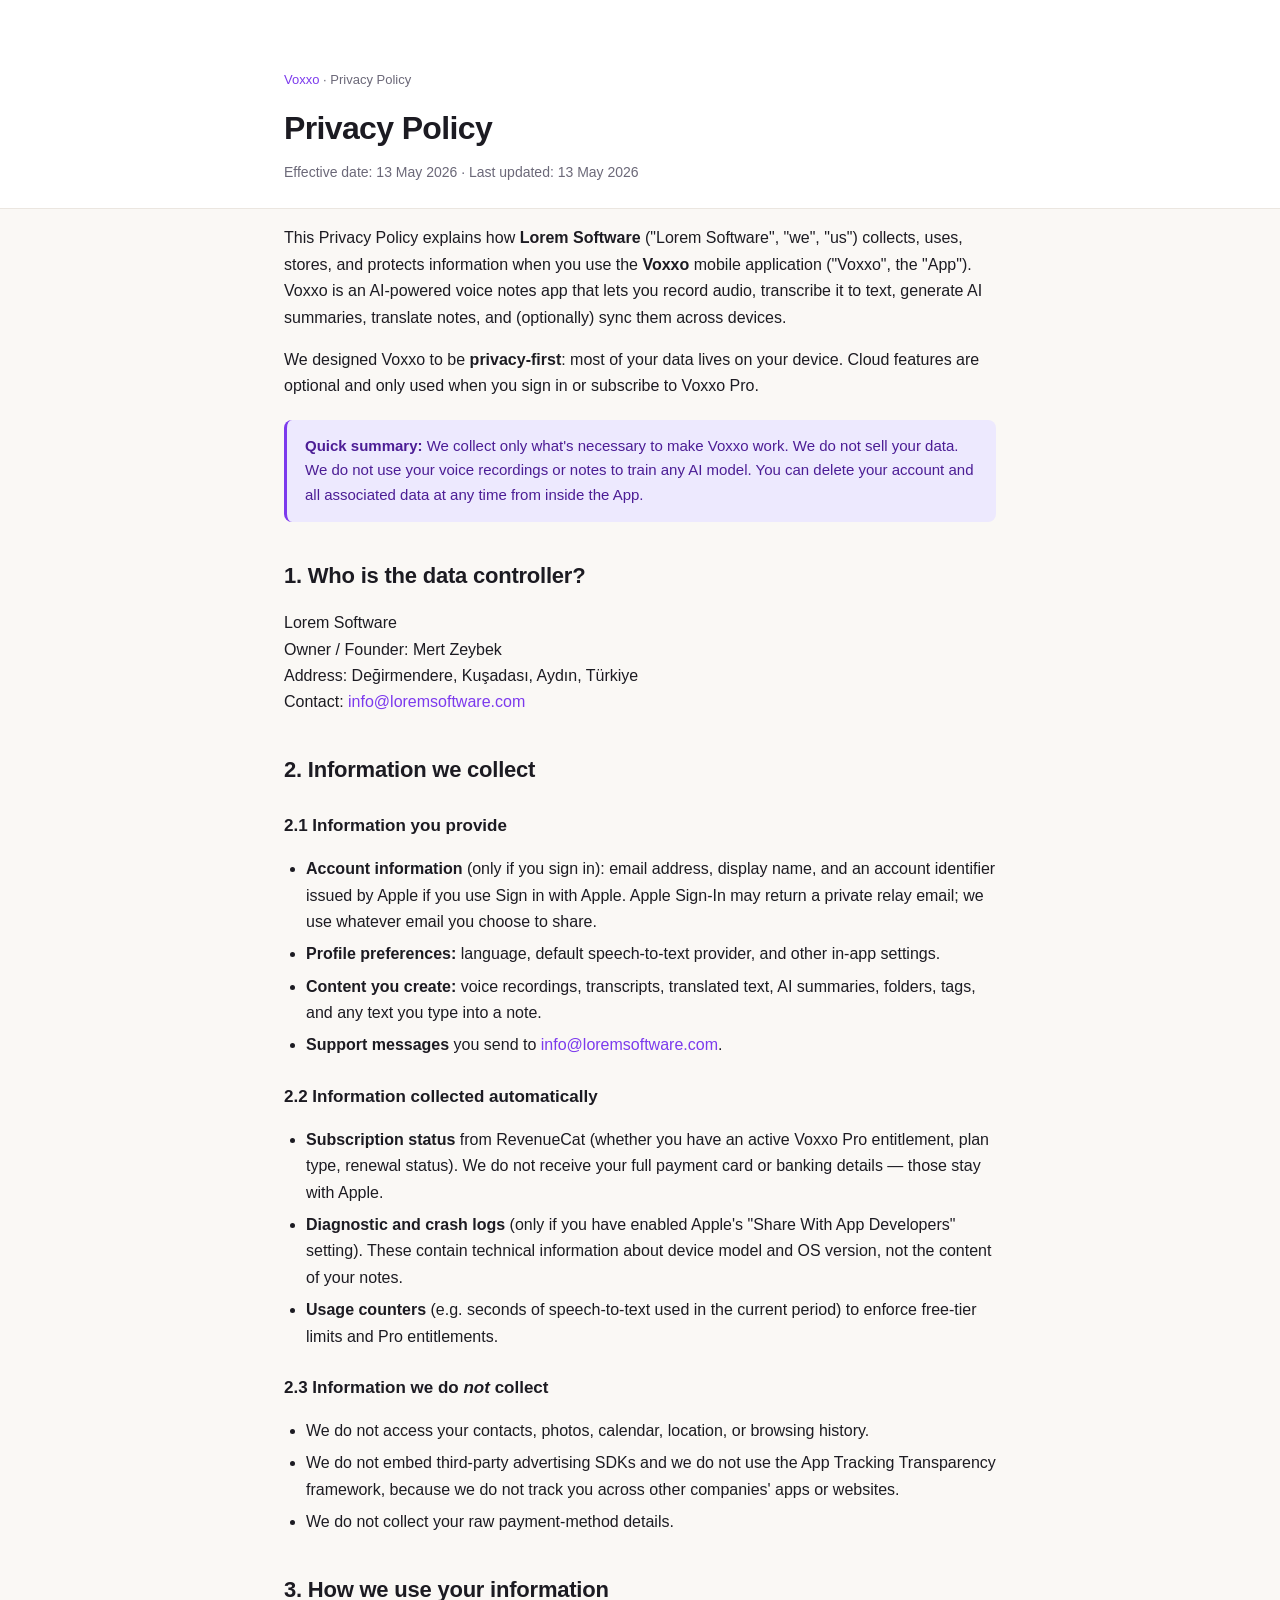
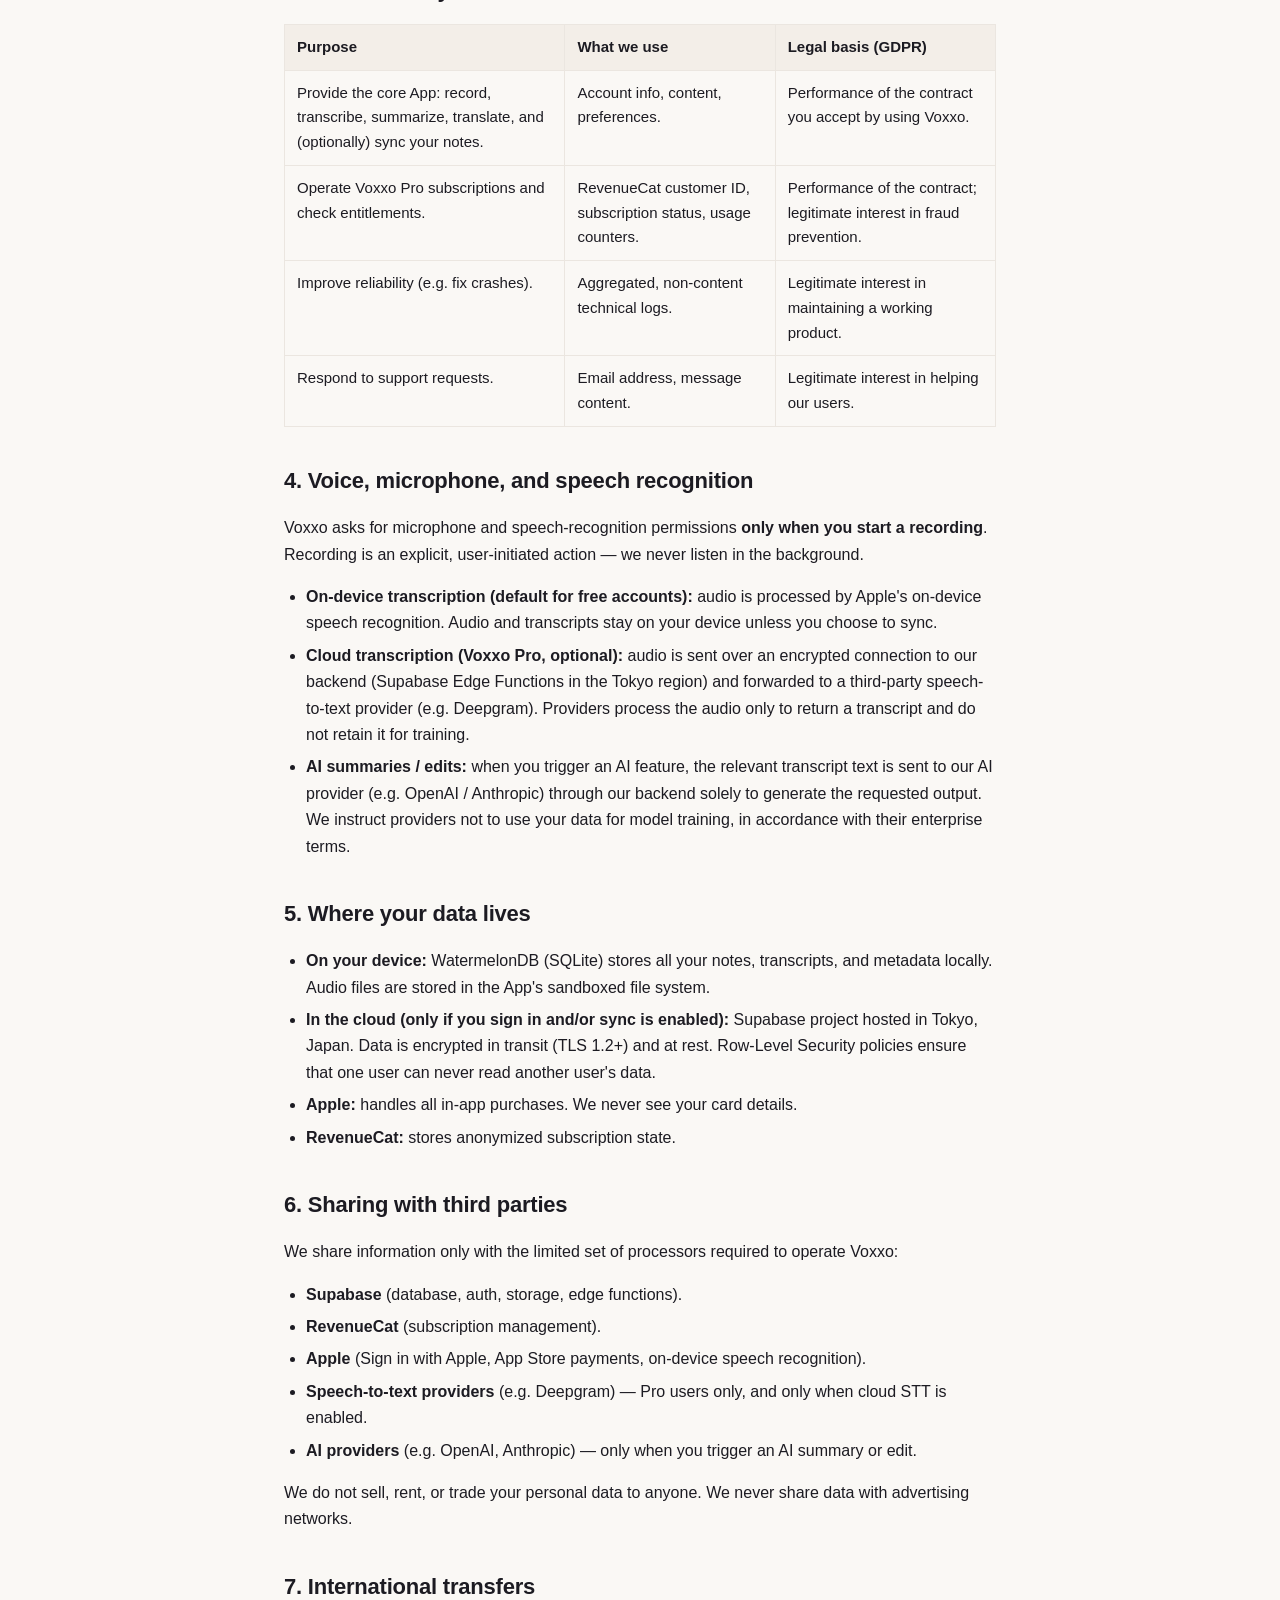
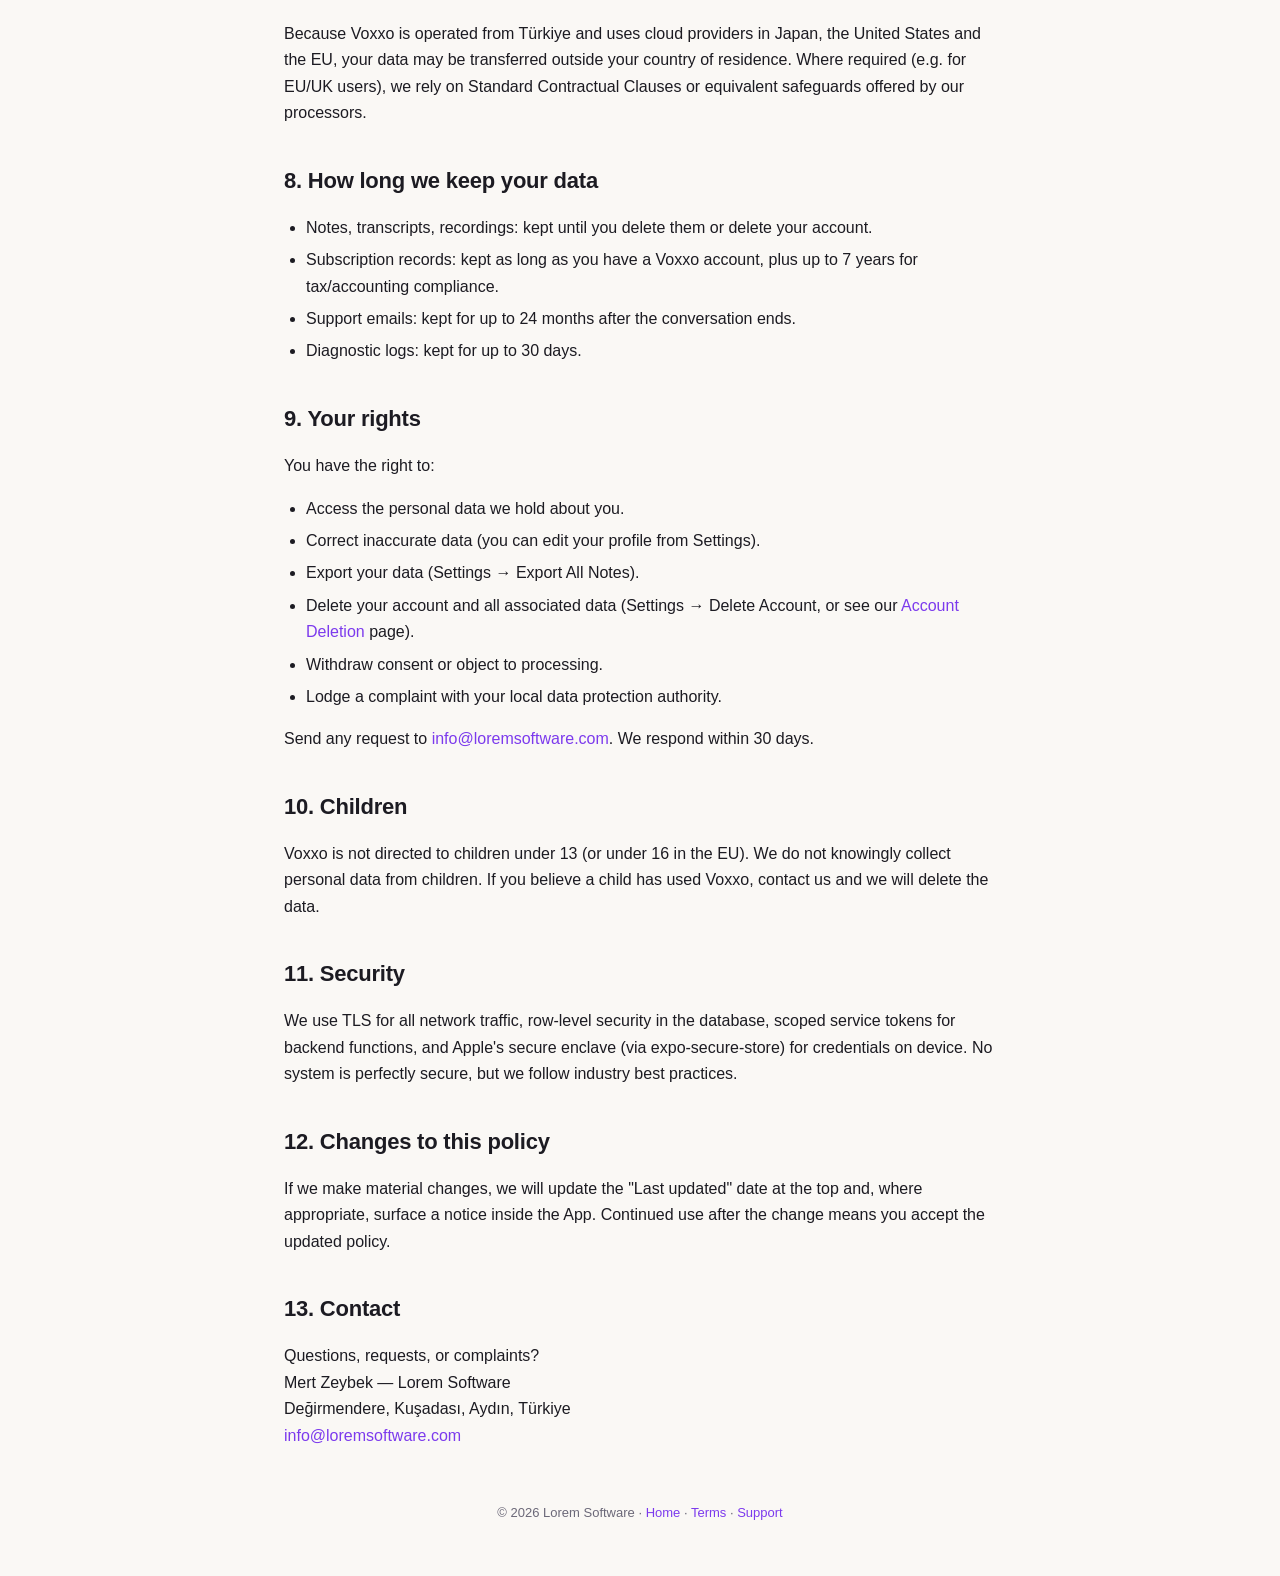
==== privacy.html @ 81564e31 "first commit — Voxxo landing & privacy pages Co-Authored-By: Claude Sonnet 4.6 <noreply@anthropic.co" ====
<!DOCTYPE html>
<html lang="en">
<head>
  <meta charset="UTF-8" />
  <meta name="viewport" content="width=device-width, initial-scale=1.0" />
  <title>Privacy Policy — Voxxo</title>
  <meta name="description" content="How Voxxo collects, uses, stores, and deletes your data." />
  <link rel="stylesheet" href="style.css" />
</head>
<body>
  <div class="page-header">
    <div class="container">
      <p class="crumbs"><a href="index.html">Voxxo</a> · Privacy Policy</p>
      <h1>Privacy Policy</h1>
      <p class="updated">Effective date: 13 May 2026 · Last updated: 13 May 2026</p>
    </div>
  </div>

  <main class="container">
    <p>
      This Privacy Policy explains how <strong>Lorem Software</strong> ("Lorem Software", "we", "us") collects, uses,
      stores, and protects information when you use the <strong>Voxxo</strong> mobile application ("Voxxo", the "App").
      Voxxo is an AI-powered voice notes app that lets you record audio, transcribe it to text, generate
      AI summaries, translate notes, and (optionally) sync them across devices.
    </p>
    <p>
      We designed Voxxo to be <strong>privacy-first</strong>: most of your data lives on your device. Cloud features
      are optional and only used when you sign in or subscribe to Voxxo Pro.
    </p>

    <div class="callout">
      <strong>Quick summary:</strong> We collect only what's necessary to make Voxxo work. We do not sell your data.
      We do not use your voice recordings or notes to train any AI model. You can delete your account
      and all associated data at any time from inside the App.
    </div>

    <h2>1. Who is the data controller?</h2>
    <p>
      Lorem Software<br/>
      Owner / Founder: Mert Zeybek<br/>
      Address: Değirmendere, Kuşadası, Aydın, Türkiye<br/>
      Contact: <a href="mailto:info@loremsoftware.com">info@loremsoftware.com</a>
    </p>

    <h2>2. Information we collect</h2>

    <h3>2.1 Information you provide</h3>
    <ul>
      <li><strong>Account information</strong> (only if you sign in): email address, display name, and an account identifier issued by Apple if you use Sign in with Apple. Apple Sign-In may return a private relay email; we use whatever email you choose to share.</li>
      <li><strong>Profile preferences:</strong> language, default speech-to-text provider, and other in-app settings.</li>
      <li><strong>Content you create:</strong> voice recordings, transcripts, translated text, AI summaries, folders, tags, and any text you type into a note.</li>
      <li><strong>Support messages</strong> you send to <a href="mailto:info@loremsoftware.com">info@loremsoftware.com</a>.</li>
    </ul>

    <h3>2.2 Information collected automatically</h3>
    <ul>
      <li><strong>Subscription status</strong> from RevenueCat (whether you have an active Voxxo Pro entitlement, plan type, renewal status). We do not receive your full payment card or banking details — those stay with Apple.</li>
      <li><strong>Diagnostic and crash logs</strong> (only if you have enabled Apple's "Share With App Developers" setting). These contain technical information about device model and OS version, not the content of your notes.</li>
      <li><strong>Usage counters</strong> (e.g. seconds of speech-to-text used in the current period) to enforce free-tier limits and Pro entitlements.</li>
    </ul>

    <h3>2.3 Information we do <em>not</em> collect</h3>
    <ul>
      <li>We do not access your contacts, photos, calendar, location, or browsing history.</li>
      <li>We do not embed third-party advertising SDKs and we do not use the App Tracking Transparency framework, because we do not track you across other companies' apps or websites.</li>
      <li>We do not collect your raw payment-method details.</li>
    </ul>

    <h2>3. How we use your information</h2>
    <table>
      <tr><th>Purpose</th><th>What we use</th><th>Legal basis (GDPR)</th></tr>
      <tr>
        <td>Provide the core App: record, transcribe, summarize, translate, and (optionally) sync your notes.</td>
        <td>Account info, content, preferences.</td>
        <td>Performance of the contract you accept by using Voxxo.</td>
      </tr>
      <tr>
        <td>Operate Voxxo Pro subscriptions and check entitlements.</td>
        <td>RevenueCat customer ID, subscription status, usage counters.</td>
        <td>Performance of the contract; legitimate interest in fraud prevention.</td>
      </tr>
      <tr>
        <td>Improve reliability (e.g. fix crashes).</td>
        <td>Aggregated, non-content technical logs.</td>
        <td>Legitimate interest in maintaining a working product.</td>
      </tr>
      <tr>
        <td>Respond to support requests.</td>
        <td>Email address, message content.</td>
        <td>Legitimate interest in helping our users.</td>
      </tr>
    </table>

    <h2>4. Voice, microphone, and speech recognition</h2>
    <p>
      Voxxo asks for microphone and speech-recognition permissions <strong>only when you start a recording</strong>.
      Recording is an explicit, user-initiated action — we never listen in the background.
    </p>
    <ul>
      <li><strong>On-device transcription (default for free accounts):</strong> audio is processed by Apple's on-device speech recognition. Audio and transcripts stay on your device unless you choose to sync.</li>
      <li><strong>Cloud transcription (Voxxo Pro, optional):</strong> audio is sent over an encrypted connection to our backend (Supabase Edge Functions in the Tokyo region) and forwarded to a third-party speech-to-text provider (e.g. Deepgram). Providers process the audio only to return a transcript and do not retain it for training.</li>
      <li><strong>AI summaries / edits:</strong> when you trigger an AI feature, the relevant transcript text is sent to our AI provider (e.g. OpenAI / Anthropic) through our backend solely to generate the requested output. We instruct providers not to use your data for model training, in accordance with their enterprise terms.</li>
    </ul>

    <h2>5. Where your data lives</h2>
    <ul>
      <li><strong>On your device:</strong> WatermelonDB (SQLite) stores all your notes, transcripts, and metadata locally. Audio files are stored in the App's sandboxed file system.</li>
      <li><strong>In the cloud (only if you sign in and/or sync is enabled):</strong> Supabase project hosted in Tokyo, Japan. Data is encrypted in transit (TLS 1.2+) and at rest. Row-Level Security policies ensure that one user can never read another user's data.</li>
      <li><strong>Apple:</strong> handles all in-app purchases. We never see your card details.</li>
      <li><strong>RevenueCat:</strong> stores anonymized subscription state.</li>
    </ul>

    <h2>6. Sharing with third parties</h2>
    <p>We share information only with the limited set of processors required to operate Voxxo:</p>
    <ul>
      <li><strong>Supabase</strong> (database, auth, storage, edge functions).</li>
      <li><strong>RevenueCat</strong> (subscription management).</li>
      <li><strong>Apple</strong> (Sign in with Apple, App Store payments, on-device speech recognition).</li>
      <li><strong>Speech-to-text providers</strong> (e.g. Deepgram) — Pro users only, and only when cloud STT is enabled.</li>
      <li><strong>AI providers</strong> (e.g. OpenAI, Anthropic) — only when you trigger an AI summary or edit.</li>
    </ul>
    <p>We do not sell, rent, or trade your personal data to anyone. We never share data with advertising networks.</p>

    <h2>7. International transfers</h2>
    <p>
      Because Voxxo is operated from Türkiye and uses cloud providers in Japan, the United States and the EU, your
      data may be transferred outside your country of residence. Where required (e.g. for EU/UK users), we rely on
      Standard Contractual Clauses or equivalent safeguards offered by our processors.
    </p>

    <h2>8. How long we keep your data</h2>
    <ul>
      <li>Notes, transcripts, recordings: kept until you delete them or delete your account.</li>
      <li>Subscription records: kept as long as you have a Voxxo account, plus up to 7 years for tax/accounting compliance.</li>
      <li>Support emails: kept for up to 24 months after the conversation ends.</li>
      <li>Diagnostic logs: kept for up to 30 days.</li>
    </ul>

    <h2>9. Your rights</h2>
    <p>You have the right to:</p>
    <ul>
      <li>Access the personal data we hold about you.</li>
      <li>Correct inaccurate data (you can edit your profile from Settings).</li>
      <li>Export your data (Settings → Export All Notes).</li>
      <li>Delete your account and all associated data (Settings → Delete Account, or see our <a href="account-deletion.html">Account Deletion</a> page).</li>
      <li>Withdraw consent or object to processing.</li>
      <li>Lodge a complaint with your local data protection authority.</li>
    </ul>
    <p>Send any request to <a href="mailto:info@loremsoftware.com">info@loremsoftware.com</a>. We respond within 30 days.</p>

    <h2>10. Children</h2>
    <p>
      Voxxo is not directed to children under 13 (or under 16 in the EU). We do not knowingly collect personal data
      from children. If you believe a child has used Voxxo, contact us and we will delete the data.
    </p>

    <h2>11. Security</h2>
    <p>
      We use TLS for all network traffic, row-level security in the database, scoped service tokens for
      backend functions, and Apple's secure enclave (via expo-secure-store) for credentials on device.
      No system is perfectly secure, but we follow industry best practices.
    </p>

    <h2>12. Changes to this policy</h2>
    <p>
      If we make material changes, we will update the "Last updated" date at the top and, where appropriate,
      surface a notice inside the App. Continued use after the change means you accept the updated policy.
    </p>

    <h2>13. Contact</h2>
    <p>
      Questions, requests, or complaints?<br/>
      Mert Zeybek — Lorem Software<br/>
      Değirmendere, Kuşadası, Aydın, Türkiye<br/>
      <a href="mailto:info@loremsoftware.com">info@loremsoftware.com</a>
    </p>
  </main>

  <footer>
    <div class="container">
      <p>© <span id="year"></span> Lorem Software · <a href="index.html">Home</a> · <a href="terms.html">Terms</a> · <a href="support.html">Support</a></p>
    </div>
  </footer>
  <script>document.getElementById('year').textContent = new Date().getFullYear();</script>
</body>
</html>
---- style.css ----
:root {
  --bg: #faf8f5;
  --card: #ffffff;
  --text: #1c1b22;
  --muted: #6b6878;
  --primary: #7c3aed;
  --primary-soft: #ede9fe;
  --border: #ebe6e0;
  --accent: #f97316;
  --danger: #dc2626;
  --max: 760px;
}

* { box-sizing: border-box; }

html, body {
  margin: 0;
  padding: 0;
  background: var(--bg);
  color: var(--text);
  font-family: -apple-system, BlinkMacSystemFont, "Segoe UI", "Inter", Roboto, "Helvetica Neue", Arial, sans-serif;
  font-size: 16px;
  line-height: 1.65;
  -webkit-font-smoothing: antialiased;
}

.container {
  max-width: var(--max);
  margin: 0 auto;
  padding: 0 24px;
}

a {
  color: var(--primary);
  text-decoration: none;
  border-bottom: 1px solid transparent;
  transition: border-color .15s ease;
}
a:hover { border-bottom-color: var(--primary); }

.hero {
  padding: 72px 0 32px;
  background: linear-gradient(180deg, #f5f0ea 0%, var(--bg) 100%);
  border-bottom: 1px solid var(--border);
}
.brand {
  display: flex;
  align-items: center;
  gap: 12px;
  margin-bottom: 28px;
}
.brand-mark {
  width: 36px;
  height: 36px;
  border-radius: 10px;
  background: linear-gradient(135deg, #7c3aed 0%, #5b21b6 100%);
  box-shadow: 0 6px 16px rgba(124, 58, 237, 0.3);
}
.brand-name {
  font-weight: 800;
  font-size: 22px;
  letter-spacing: -0.02em;
}
.hero h1 {
  font-size: 40px;
  line-height: 1.1;
  font-weight: 800;
  letter-spacing: -0.025em;
  margin: 0 0 16px;
}
.hero .lede {
  font-size: 18px;
  color: var(--muted);
  margin: 0;
  max-width: 560px;
}

.page-header {
  padding: 56px 0 24px;
  border-bottom: 1px solid var(--border);
  background: var(--card);
}
.page-header .crumbs {
  font-size: 13px;
  color: var(--muted);
  margin-bottom: 12px;
}
.page-header h1 {
  font-size: 32px;
  font-weight: 800;
  margin: 0 0 6px;
  letter-spacing: -0.02em;
}
.page-header .updated {
  color: var(--muted);
  font-size: 14px;
  margin: 0;
}

main {
  padding: 32px 0 64px;
}

main h2 {
  font-size: 22px;
  font-weight: 700;
  margin: 36px 0 12px;
  letter-spacing: -0.01em;
}
main h3 {
  font-size: 17px;
  font-weight: 700;
  margin: 24px 0 8px;
}
main p, main li { color: var(--text); }
main ul { padding-left: 22px; }
main li { margin-bottom: 6px; }

.callout {
  background: var(--primary-soft);
  border-left: 3px solid var(--primary);
  border-radius: 8px;
  padding: 14px 18px;
  margin: 20px 0;
  color: #4c1d95;
  font-size: 15px;
}
.callout-warn {
  background: #fef2f2;
  border-left-color: var(--danger);
  color: #7f1d1d;
}

.links {
  margin-top: 16px;
}
.link-grid {
  list-style: none;
  padding: 0;
  margin: 16px 0;
  display: grid;
  grid-template-columns: 1fr 1fr;
  gap: 12px;
}
.link-grid a {
  display: block;
  padding: 16px 18px;
  border: 1px solid var(--border);
  border-radius: 12px;
  background: var(--card);
  font-weight: 600;
  border-bottom: 1px solid var(--border);
}
.link-grid a:hover {
  border-color: var(--primary);
}

.contact {
  margin-top: 16px;
  padding: 20px;
  background: var(--card);
  border-radius: 12px;
  border: 1px solid var(--border);
}

footer {
  padding: 24px 0 40px;
  color: var(--muted);
  font-size: 13px;
  text-align: center;
}

table {
  width: 100%;
  border-collapse: collapse;
  margin: 16px 0;
  font-size: 15px;
}
table th, table td {
  border: 1px solid var(--border);
  padding: 10px 12px;
  text-align: left;
  vertical-align: top;
}
table th {
  background: #f3eee8;
  font-weight: 700;
}

@media (max-width: 540px) {
  .hero { padding: 56px 0 24px; }
  .hero h1 { font-size: 32px; }
  .page-header h1 { font-size: 26px; }
  .link-grid { grid-template-columns: 1fr; }
}
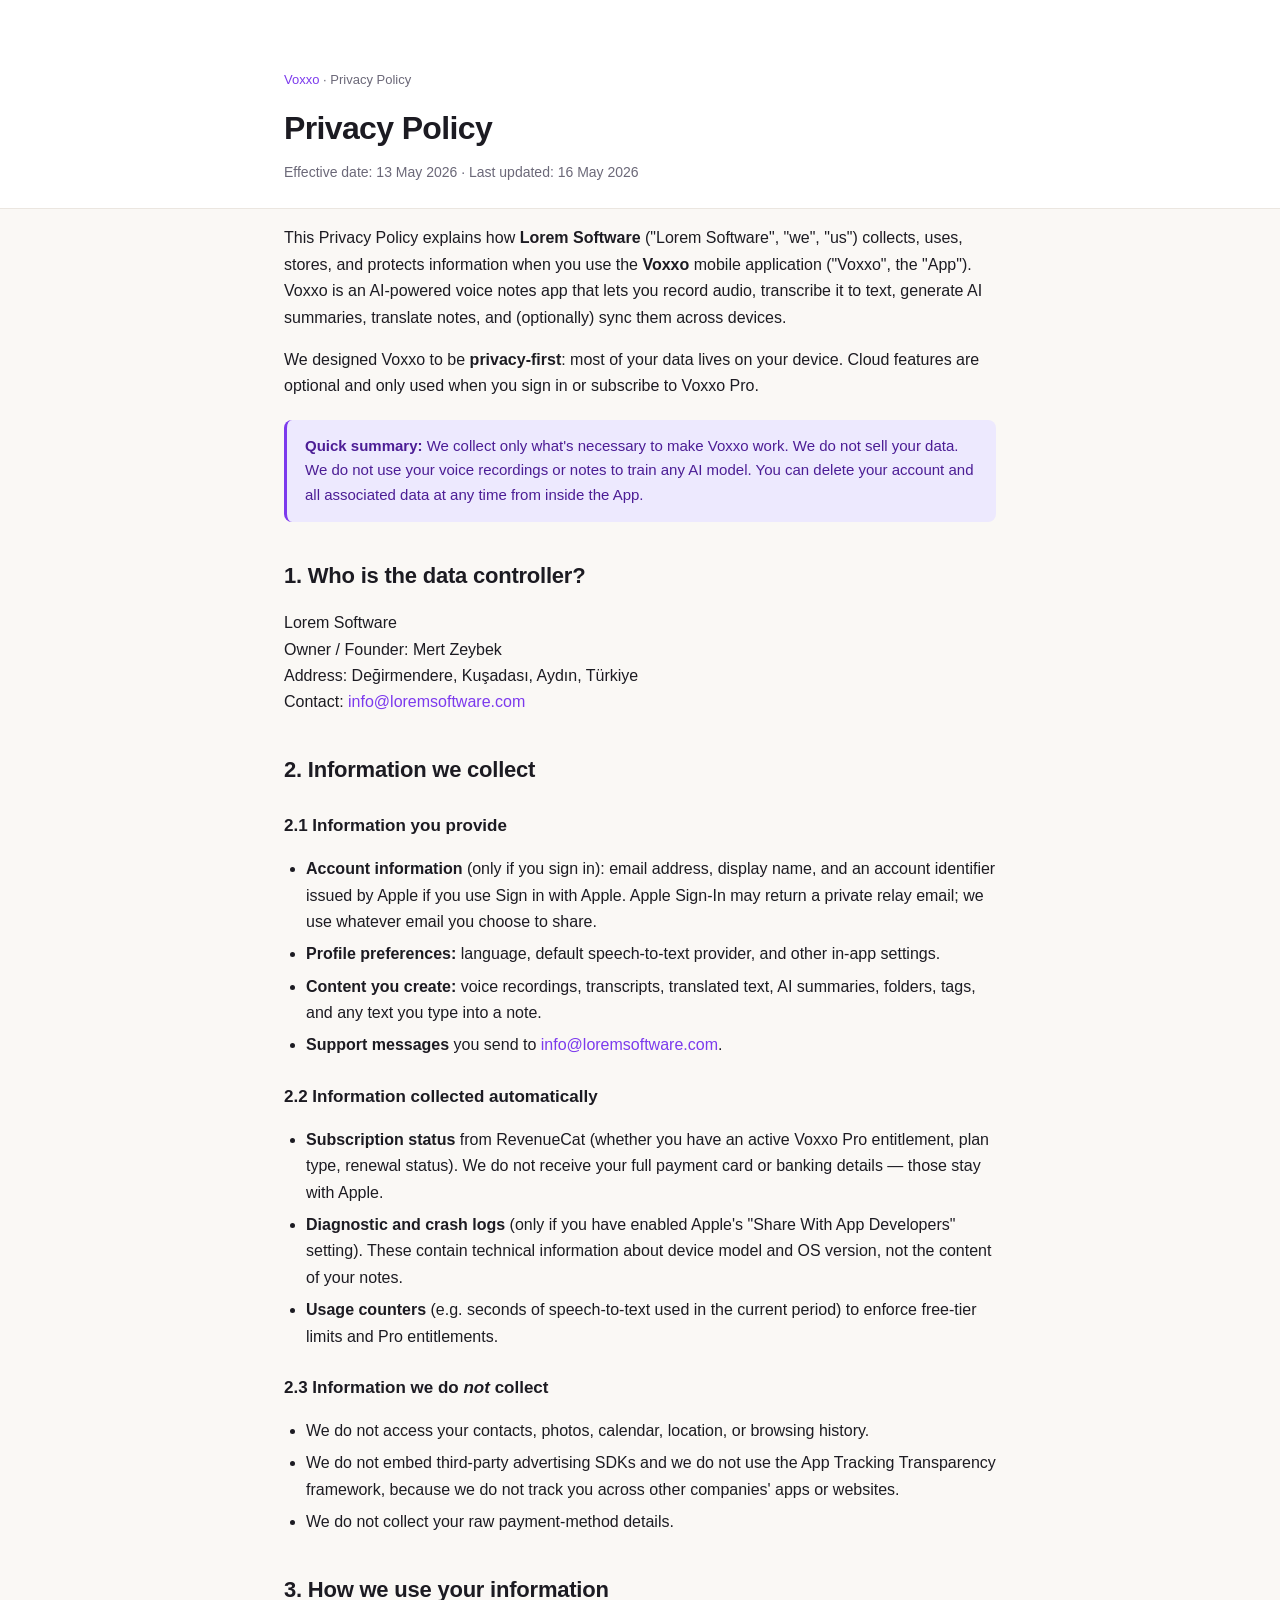
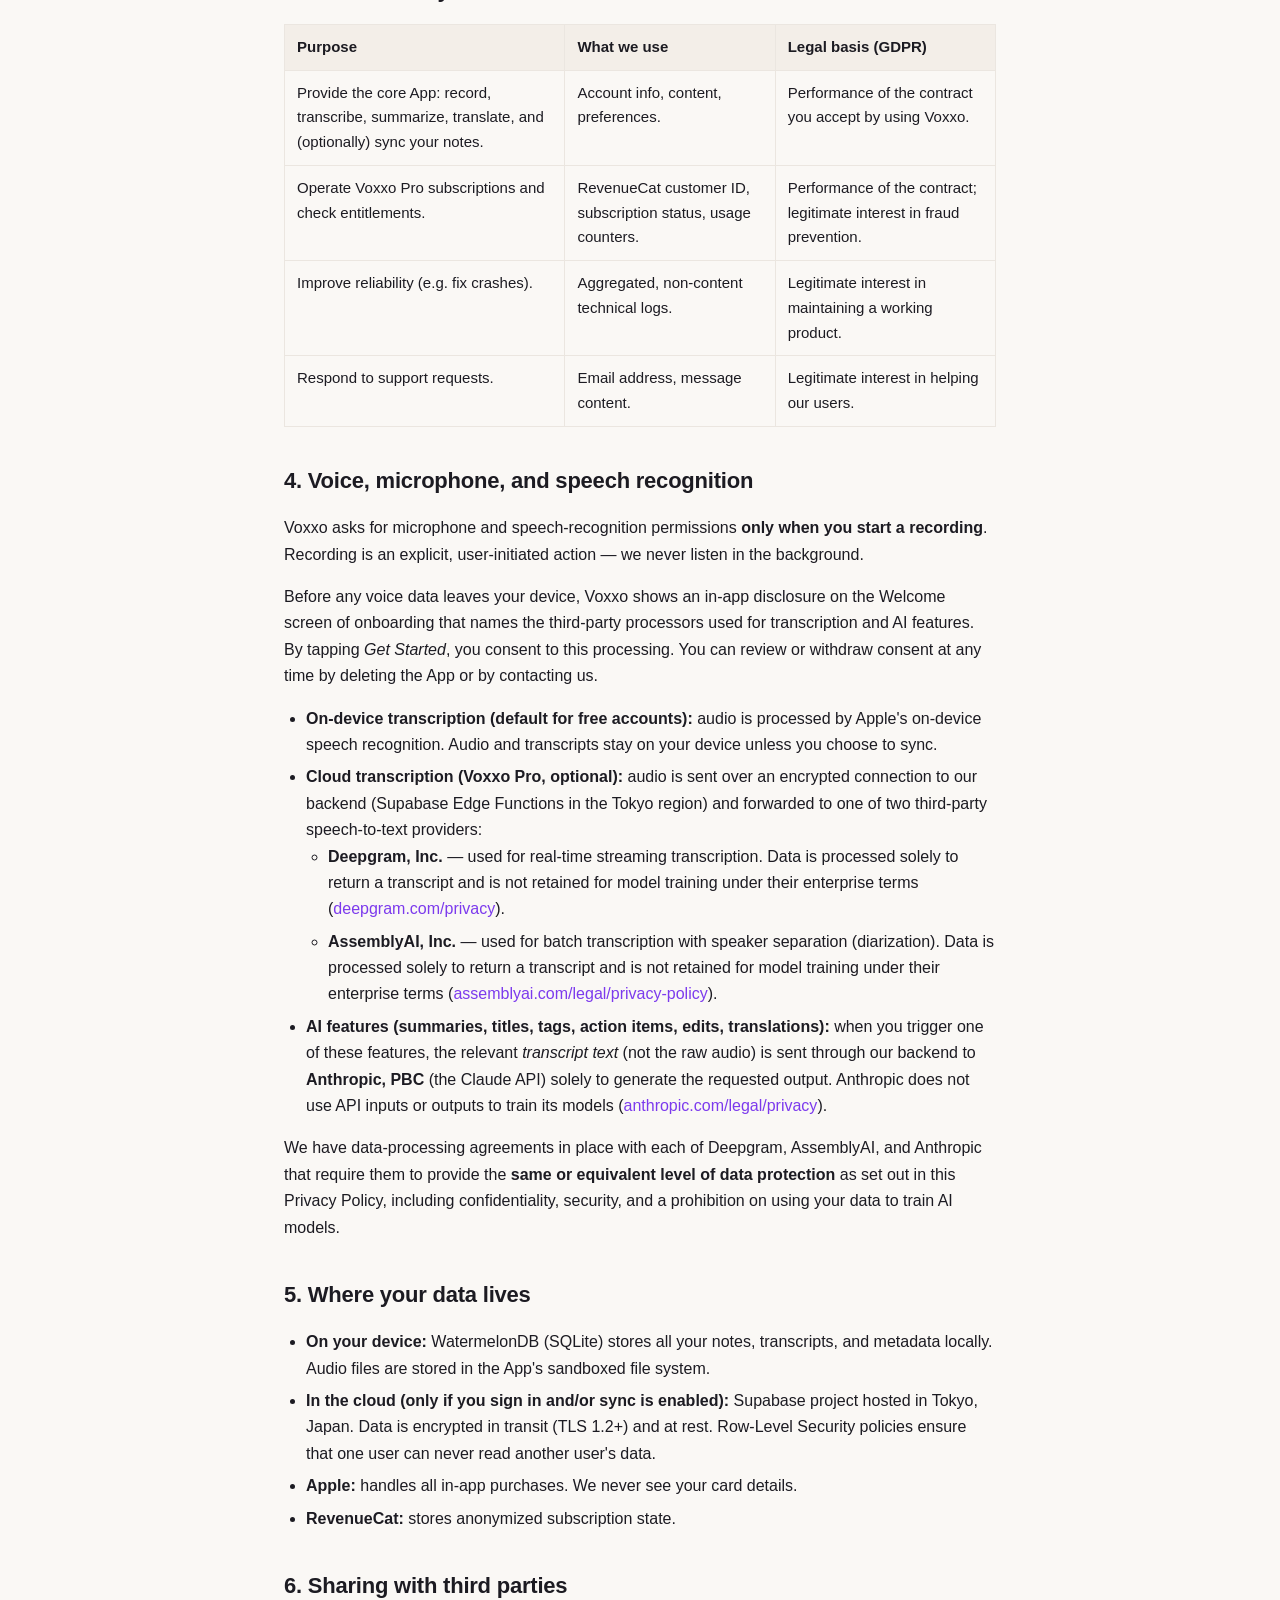
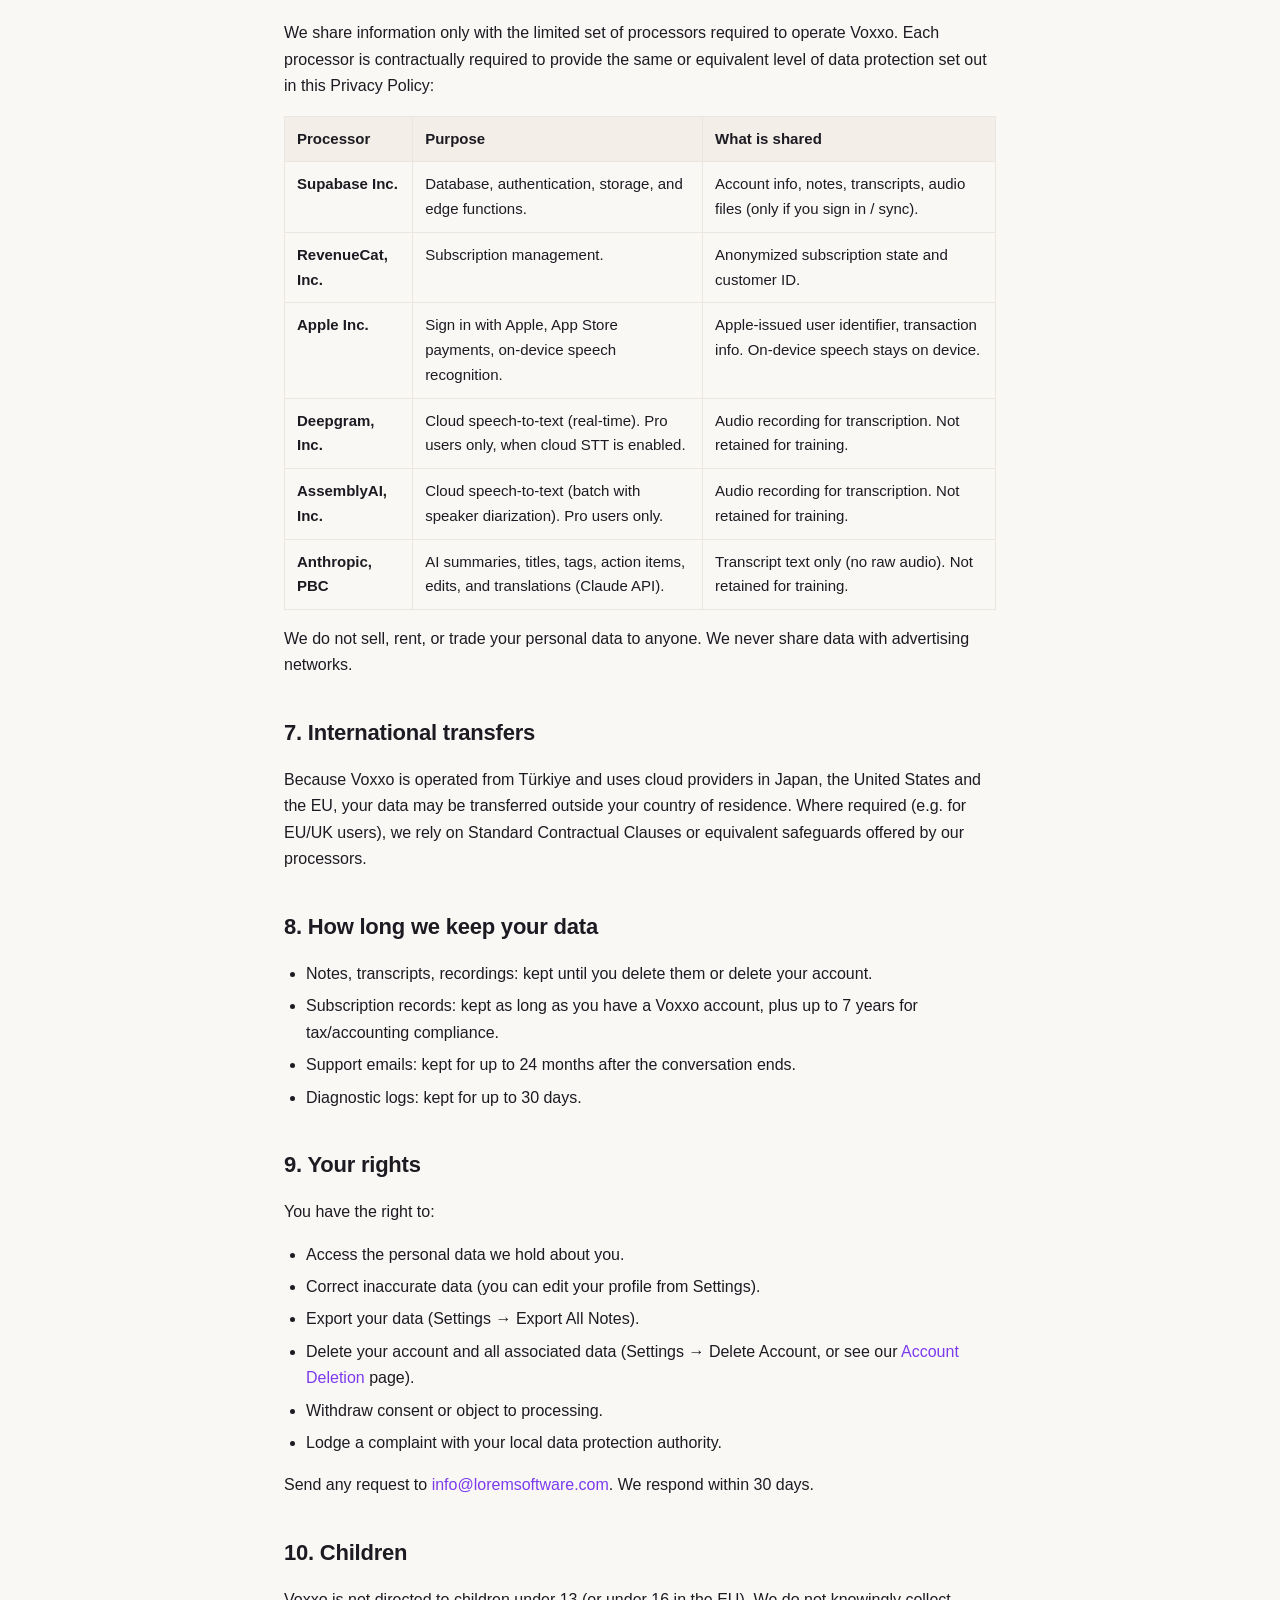
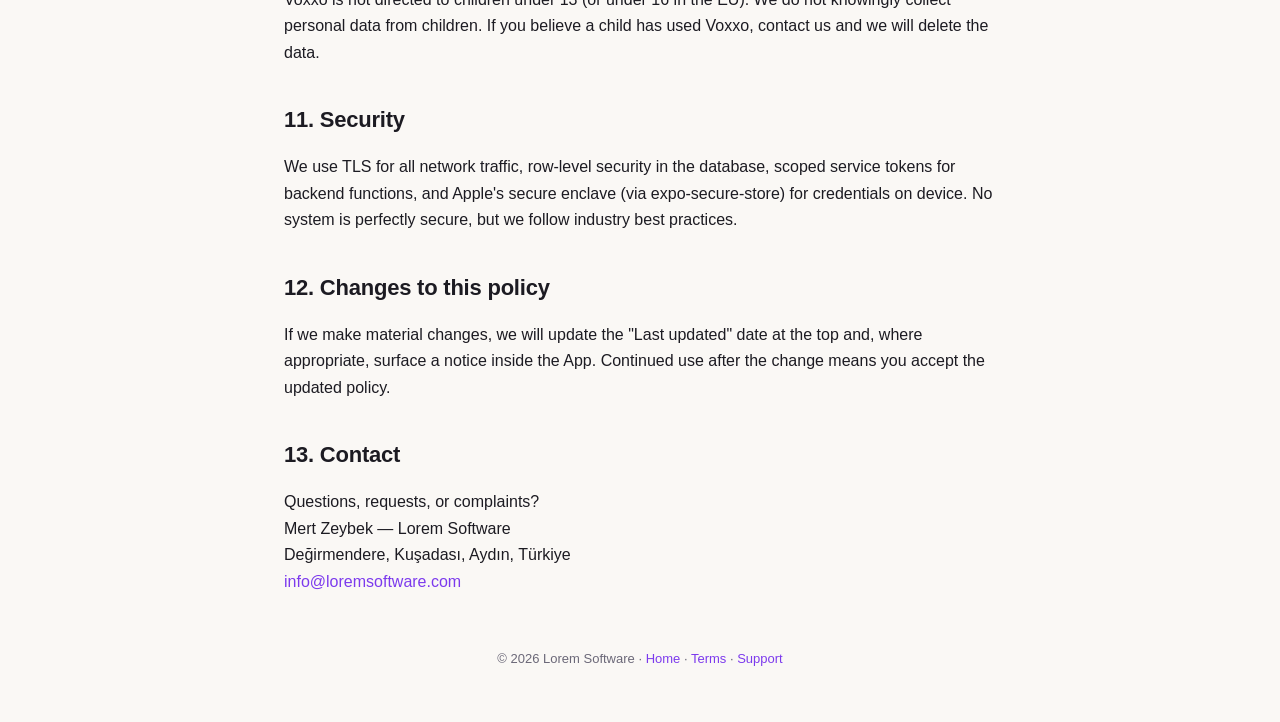
==== commit 092ddfe0: "Privacy: name AI processors explicitly for Apple 5.1.1(i) compliance Apple rejected Voxxo build 1.0 " ====
--- a/privacy.html
+++ b/privacy.html
@@ -12,7 +12,7 @@
     <div class="container">
       <p class="crumbs"><a href="index.html">Voxxo</a> · Privacy Policy</p>
       <h1>Privacy Policy</h1>
-      <p class="updated">Effective date: 13 May 2026 · Last updated: 13 May 2026</p>
+      <p class="updated">Effective date: 13 May 2026 · Last updated: 16 May 2026</p>
     </div>
   </div>
 
@@ -96,11 +96,27 @@
       Voxxo asks for microphone and speech-recognition permissions <strong>only when you start a recording</strong>.
       Recording is an explicit, user-initiated action — we never listen in the background.
     </p>
+    <p>
+      Before any voice data leaves your device, Voxxo shows an in-app disclosure on the Welcome screen of
+      onboarding that names the third-party processors used for transcription and AI features.
+      By tapping <em>Get Started</em>, you consent to this processing. You can review or withdraw
+      consent at any time by deleting the App or by contacting us.
+    </p>
     <ul>
       <li><strong>On-device transcription (default for free accounts):</strong> audio is processed by Apple's on-device speech recognition. Audio and transcripts stay on your device unless you choose to sync.</li>
-      <li><strong>Cloud transcription (Voxxo Pro, optional):</strong> audio is sent over an encrypted connection to our backend (Supabase Edge Functions in the Tokyo region) and forwarded to a third-party speech-to-text provider (e.g. Deepgram). Providers process the audio only to return a transcript and do not retain it for training.</li>
-      <li><strong>AI summaries / edits:</strong> when you trigger an AI feature, the relevant transcript text is sent to our AI provider (e.g. OpenAI / Anthropic) through our backend solely to generate the requested output. We instruct providers not to use your data for model training, in accordance with their enterprise terms.</li>
-    </ul>
+      <li><strong>Cloud transcription (Voxxo Pro, optional):</strong> audio is sent over an encrypted connection to our backend (Supabase Edge Functions in the Tokyo region) and forwarded to one of two third-party speech-to-text providers:
+        <ul>
+          <li><strong>Deepgram, Inc.</strong> — used for real-time streaming transcription. Data is processed solely to return a transcript and is not retained for model training under their enterprise terms (<a href="https://deepgram.com/privacy" target="_blank" rel="noopener">deepgram.com/privacy</a>).</li>
+          <li><strong>AssemblyAI, Inc.</strong> — used for batch transcription with speaker separation (diarization). Data is processed solely to return a transcript and is not retained for model training under their enterprise terms (<a href="https://www.assemblyai.com/legal/privacy-policy" target="_blank" rel="noopener">assemblyai.com/legal/privacy-policy</a>).</li>
+        </ul>
+      </li>
+      <li><strong>AI features (summaries, titles, tags, action items, edits, translations):</strong> when you trigger one of these features, the relevant <em>transcript text</em> (not the raw audio) is sent through our backend to <strong>Anthropic, PBC</strong> (the Claude API) solely to generate the requested output. Anthropic does not use API inputs or outputs to train its models (<a href="https://www.anthropic.com/legal/privacy" target="_blank" rel="noopener">anthropic.com/legal/privacy</a>).</li>
+    </ul>
+    <p>
+      We have data-processing agreements in place with each of Deepgram, AssemblyAI, and Anthropic that
+      require them to provide the <strong>same or equivalent level of data protection</strong> as set out in this Privacy
+      Policy, including confidentiality, security, and a prohibition on using your data to train AI models.
+    </p>
 
     <h2>5. Where your data lives</h2>
     <ul>
@@ -111,14 +127,40 @@
     </ul>
 
     <h2>6. Sharing with third parties</h2>
-    <p>We share information only with the limited set of processors required to operate Voxxo:</p>
-    <ul>
-      <li><strong>Supabase</strong> (database, auth, storage, edge functions).</li>
-      <li><strong>RevenueCat</strong> (subscription management).</li>
-      <li><strong>Apple</strong> (Sign in with Apple, App Store payments, on-device speech recognition).</li>
-      <li><strong>Speech-to-text providers</strong> (e.g. Deepgram) — Pro users only, and only when cloud STT is enabled.</li>
-      <li><strong>AI providers</strong> (e.g. OpenAI, Anthropic) — only when you trigger an AI summary or edit.</li>
-    </ul>
+    <p>We share information only with the limited set of processors required to operate Voxxo. Each processor is contractually required to provide the same or equivalent level of data protection set out in this Privacy Policy:</p>
+    <table>
+      <tr><th>Processor</th><th>Purpose</th><th>What is shared</th></tr>
+      <tr>
+        <td><strong>Supabase Inc.</strong></td>
+        <td>Database, authentication, storage, and edge functions.</td>
+        <td>Account info, notes, transcripts, audio files (only if you sign in / sync).</td>
+      </tr>
+      <tr>
+        <td><strong>RevenueCat, Inc.</strong></td>
+        <td>Subscription management.</td>
+        <td>Anonymized subscription state and customer ID.</td>
+      </tr>
+      <tr>
+        <td><strong>Apple Inc.</strong></td>
+        <td>Sign in with Apple, App Store payments, on-device speech recognition.</td>
+        <td>Apple-issued user identifier, transaction info. On-device speech stays on device.</td>
+      </tr>
+      <tr>
+        <td><strong>Deepgram, Inc.</strong></td>
+        <td>Cloud speech-to-text (real-time). Pro users only, when cloud STT is enabled.</td>
+        <td>Audio recording for transcription. Not retained for training.</td>
+      </tr>
+      <tr>
+        <td><strong>AssemblyAI, Inc.</strong></td>
+        <td>Cloud speech-to-text (batch with speaker diarization). Pro users only.</td>
+        <td>Audio recording for transcription. Not retained for training.</td>
+      </tr>
+      <tr>
+        <td><strong>Anthropic, PBC</strong></td>
+        <td>AI summaries, titles, tags, action items, edits, and translations (Claude API).</td>
+        <td>Transcript text only (no raw audio). Not retained for training.</td>
+      </tr>
+    </table>
     <p>We do not sell, rent, or trade your personal data to anyone. We never share data with advertising networks.</p>
 
     <h2>7. International transfers</h2>
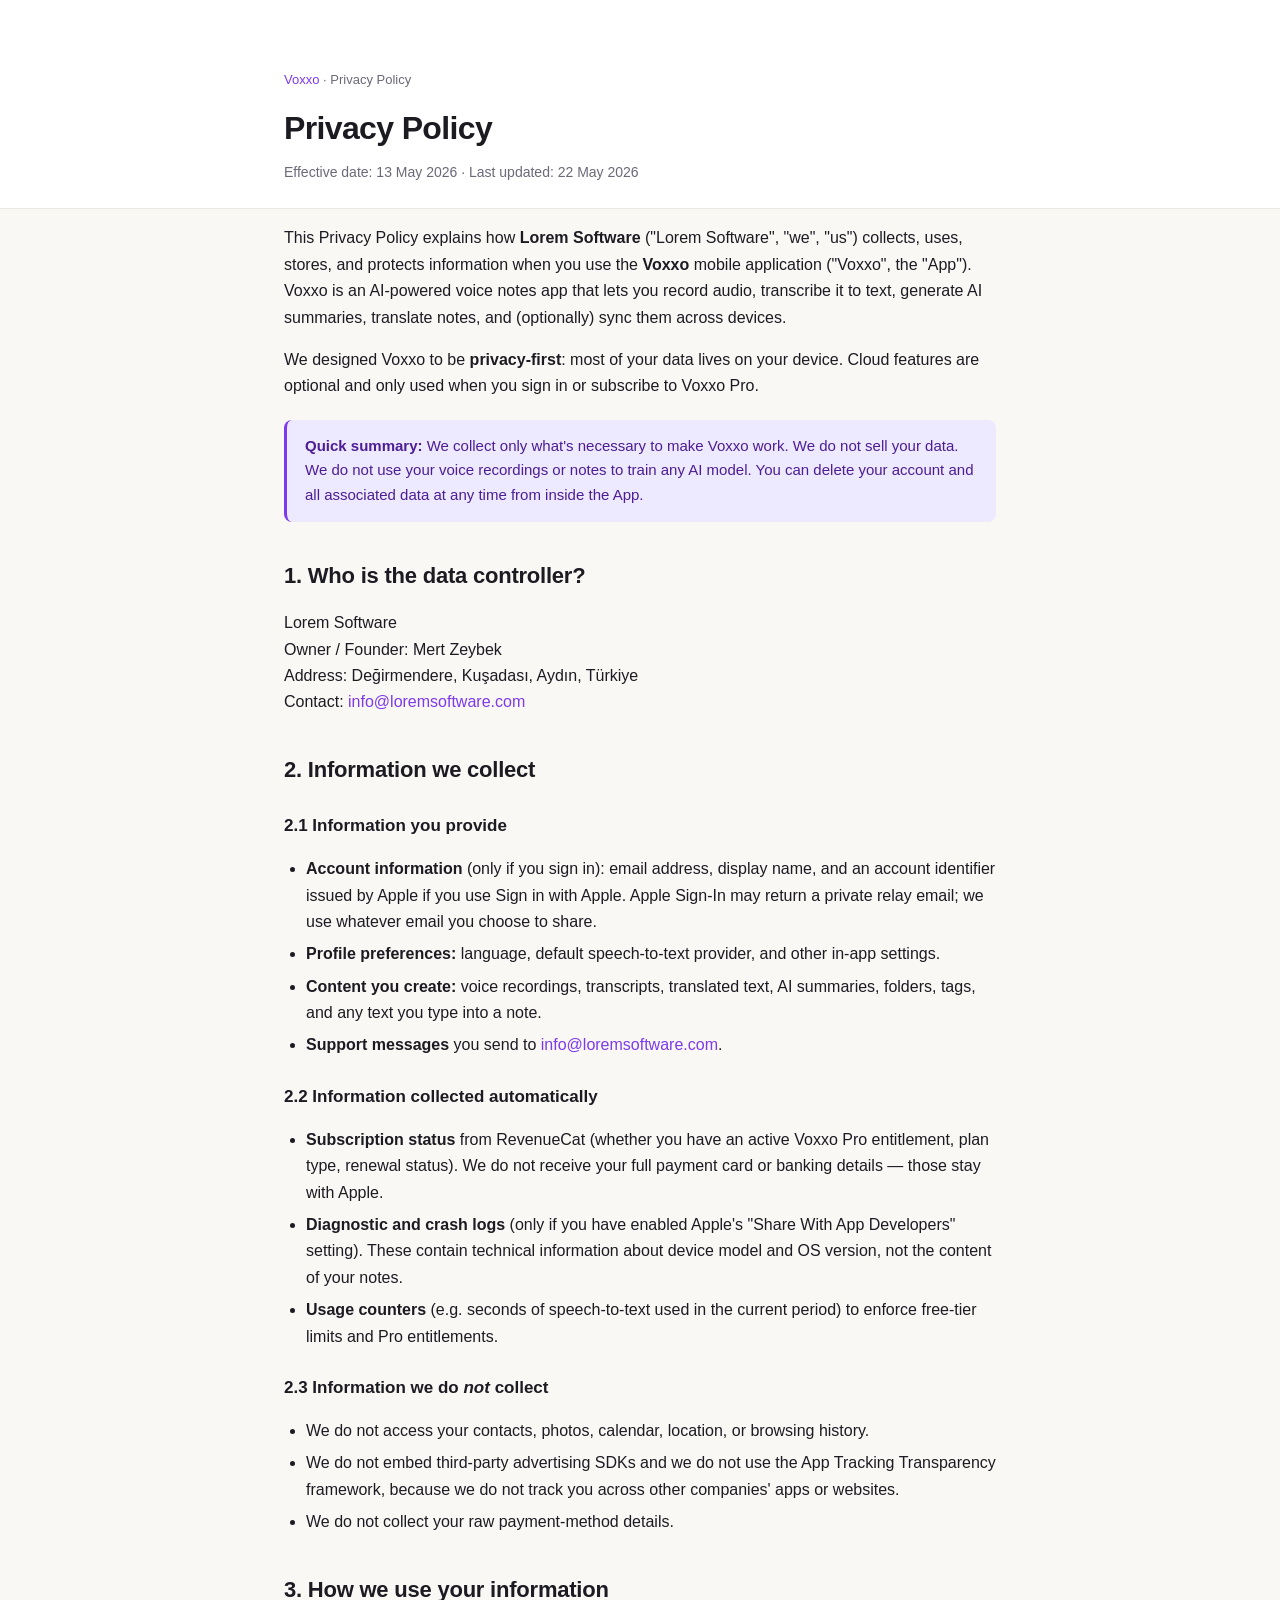
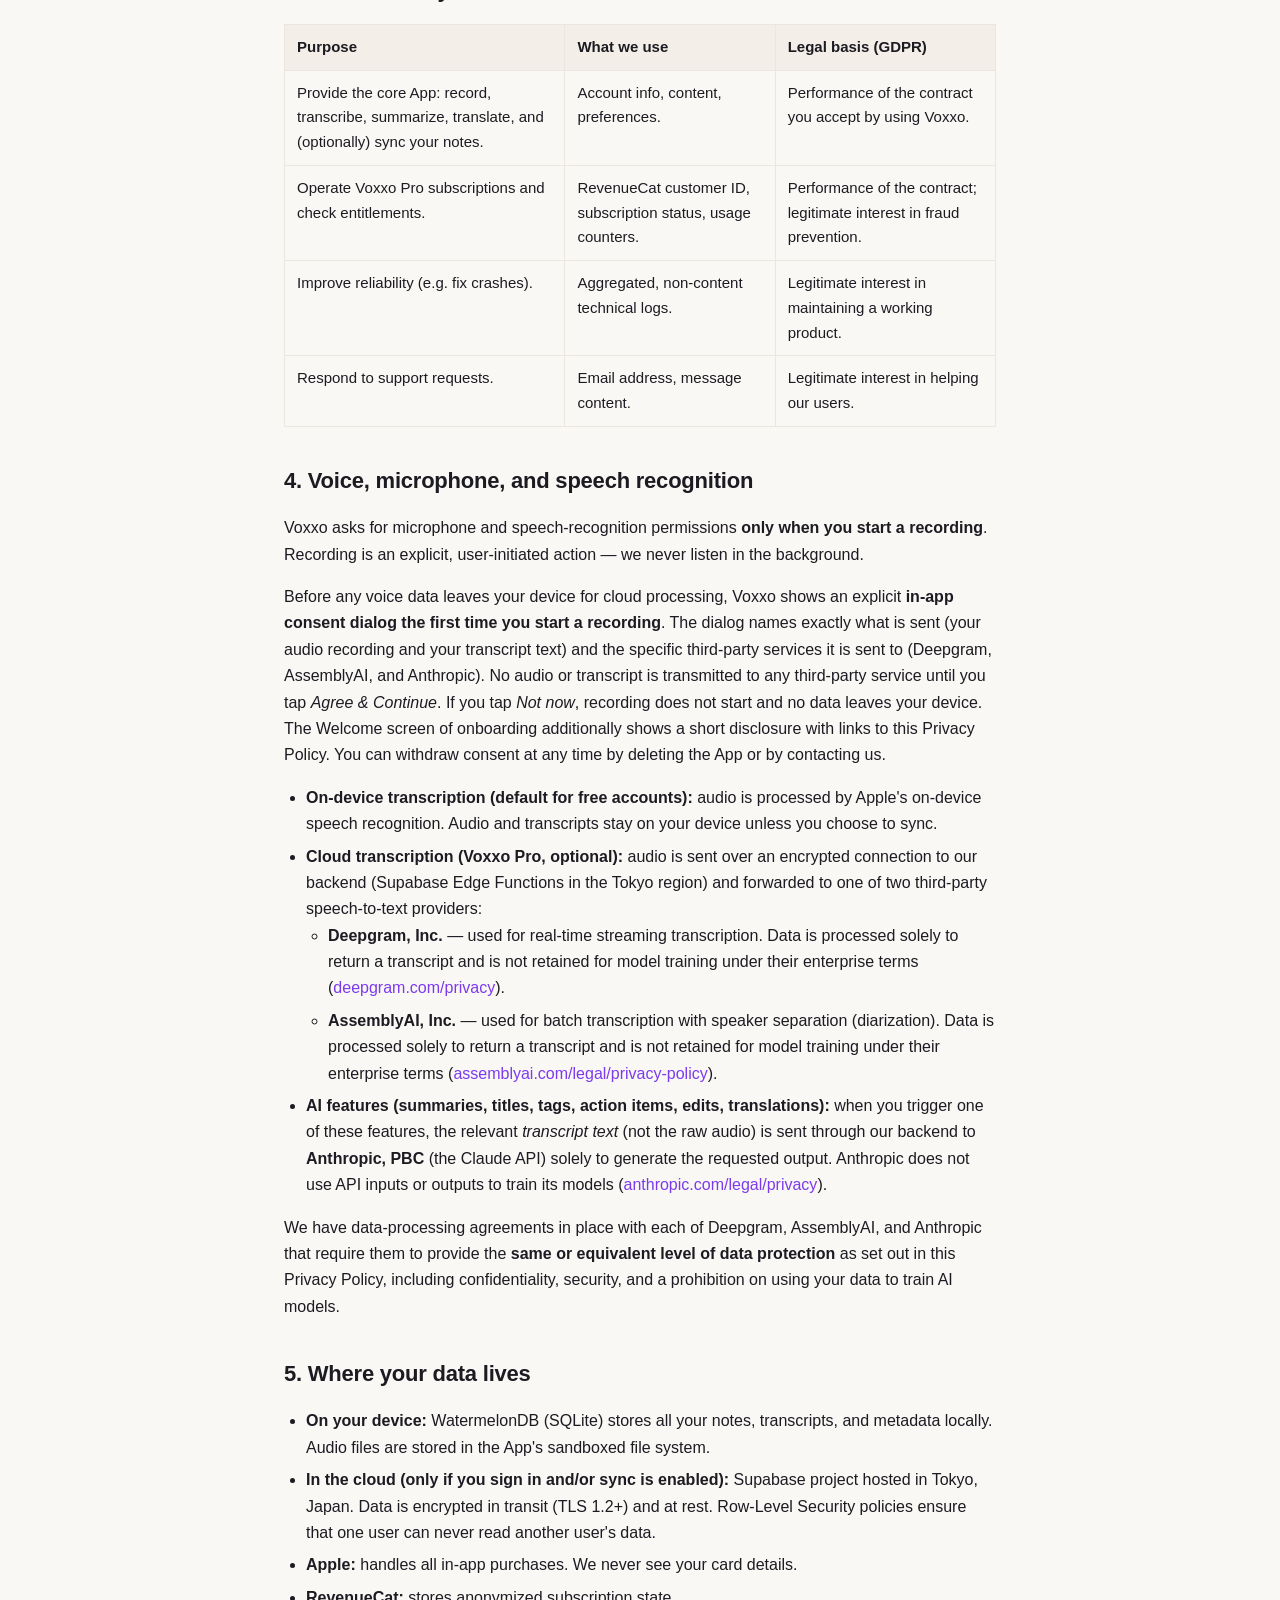
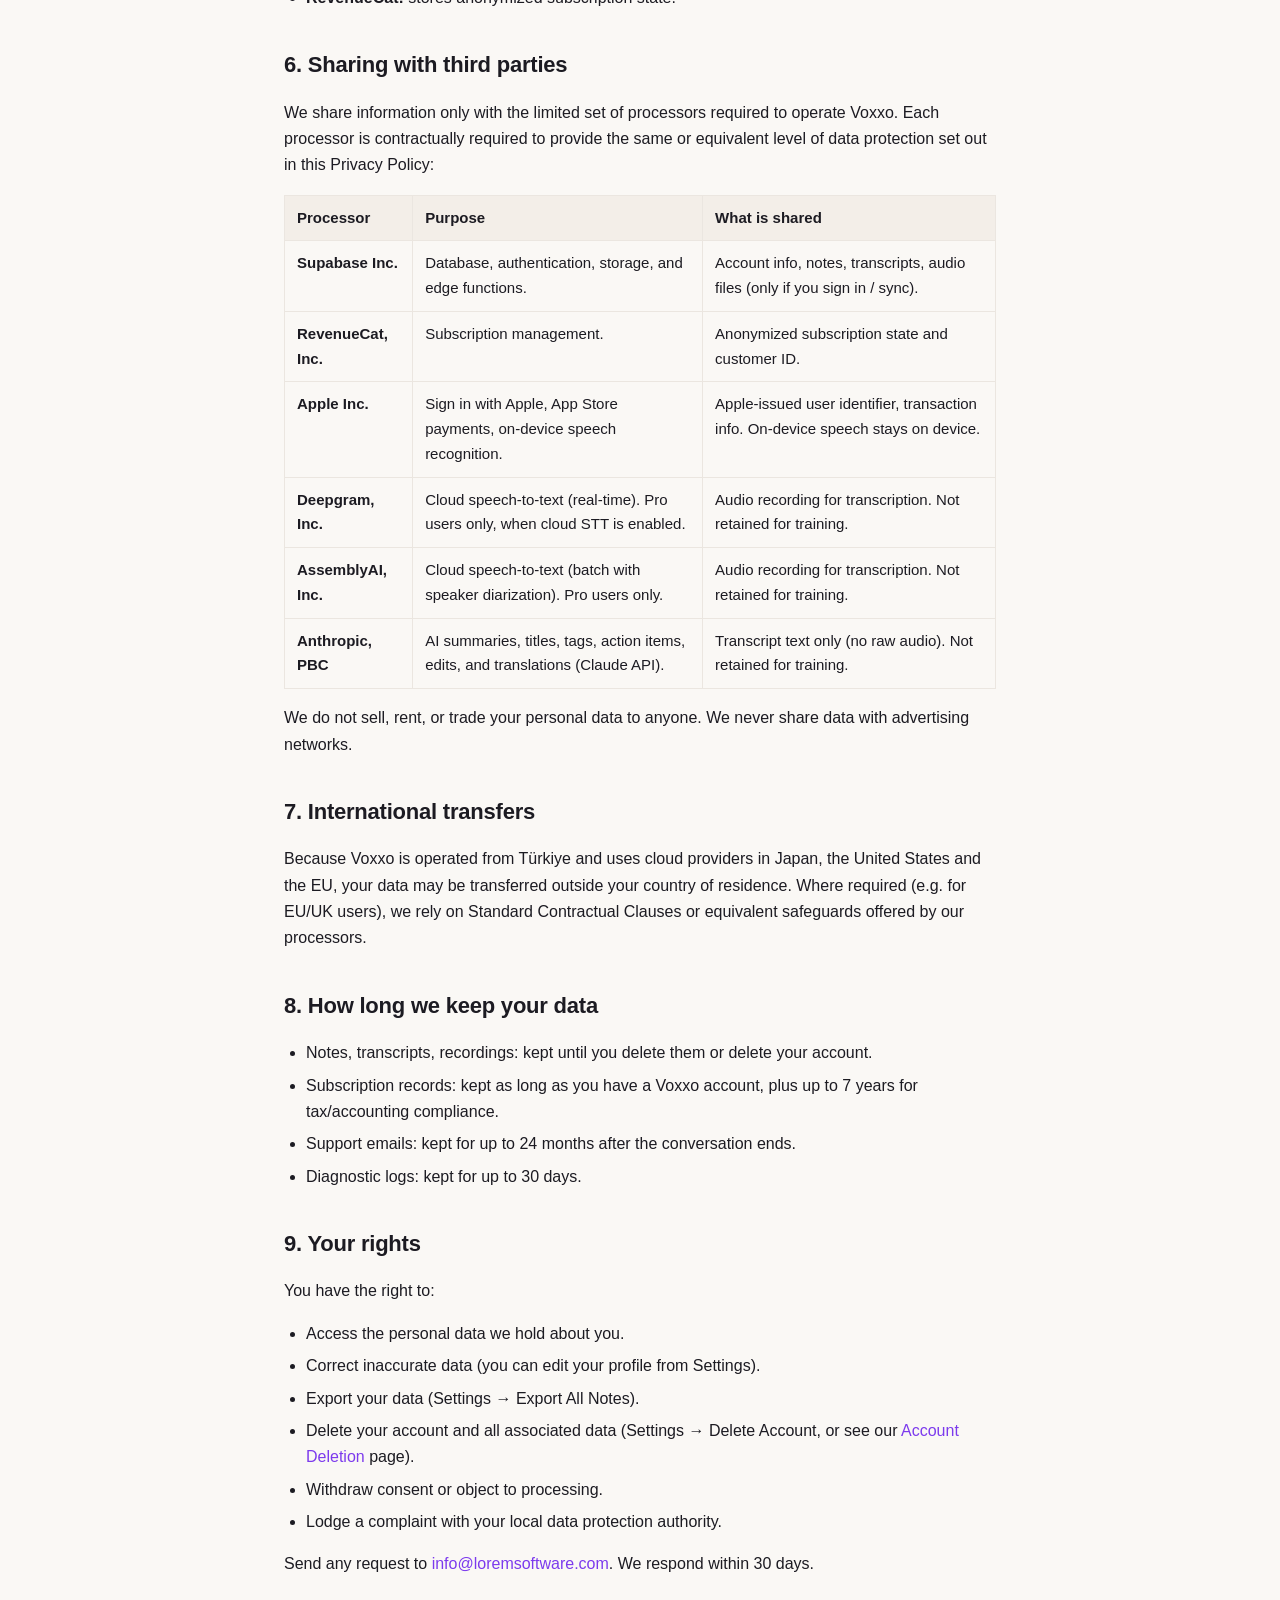
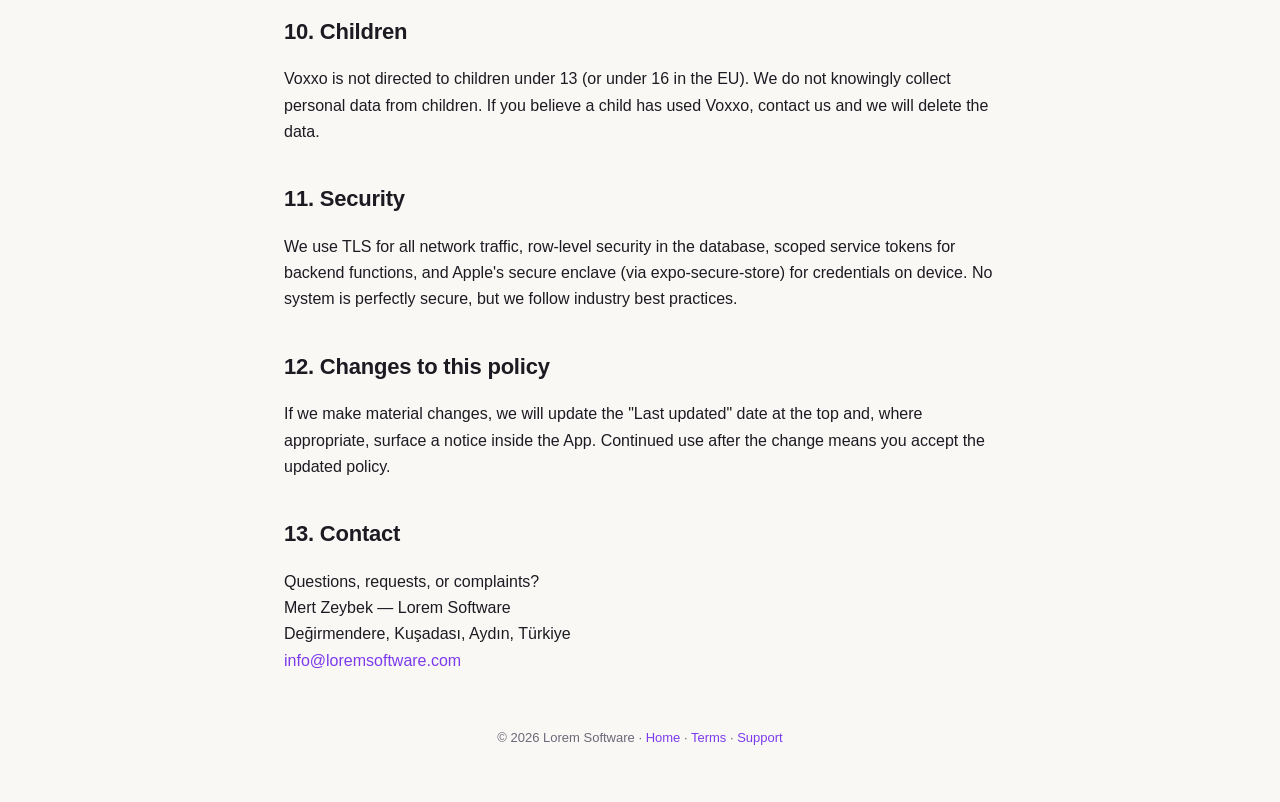
==== commit 86f76035: "Privacy & Terms: describe in-app AI consent dialog Aligns the policy with the app's new pre-recordin" ====
--- a/privacy.html
+++ b/privacy.html
@@ -12,7 +12,7 @@
     <div class="container">
       <p class="crumbs"><a href="index.html">Voxxo</a> · Privacy Policy</p>
       <h1>Privacy Policy</h1>
-      <p class="updated">Effective date: 13 May 2026 · Last updated: 16 May 2026</p>
+      <p class="updated">Effective date: 13 May 2026 · Last updated: 22 May 2026</p>
     </div>
   </div>
 
@@ -97,10 +97,14 @@
       Recording is an explicit, user-initiated action — we never listen in the background.
     </p>
     <p>
-      Before any voice data leaves your device, Voxxo shows an in-app disclosure on the Welcome screen of
-      onboarding that names the third-party processors used for transcription and AI features.
-      By tapping <em>Get Started</em>, you consent to this processing. You can review or withdraw
-      consent at any time by deleting the App or by contacting us.
+      Before any voice data leaves your device for cloud processing, Voxxo shows an explicit
+      <strong>in-app consent dialog the first time you start a recording</strong>. The dialog names exactly
+      what is sent (your audio recording and your transcript text) and the specific third-party services it
+      is sent to (Deepgram, AssemblyAI, and Anthropic). No audio or transcript is transmitted to any
+      third-party service until you tap <em>Agree &amp; Continue</em>. If you tap <em>Not now</em>, recording
+      does not start and no data leaves your device. The Welcome screen of onboarding additionally shows a
+      short disclosure with links to this Privacy Policy. You can withdraw consent at any time by deleting
+      the App or by contacting us.
     </p>
     <ul>
       <li><strong>On-device transcription (default for free accounts):</strong> audio is processed by Apple's on-device speech recognition. Audio and transcripts stay on your device unless you choose to sync.</li>
